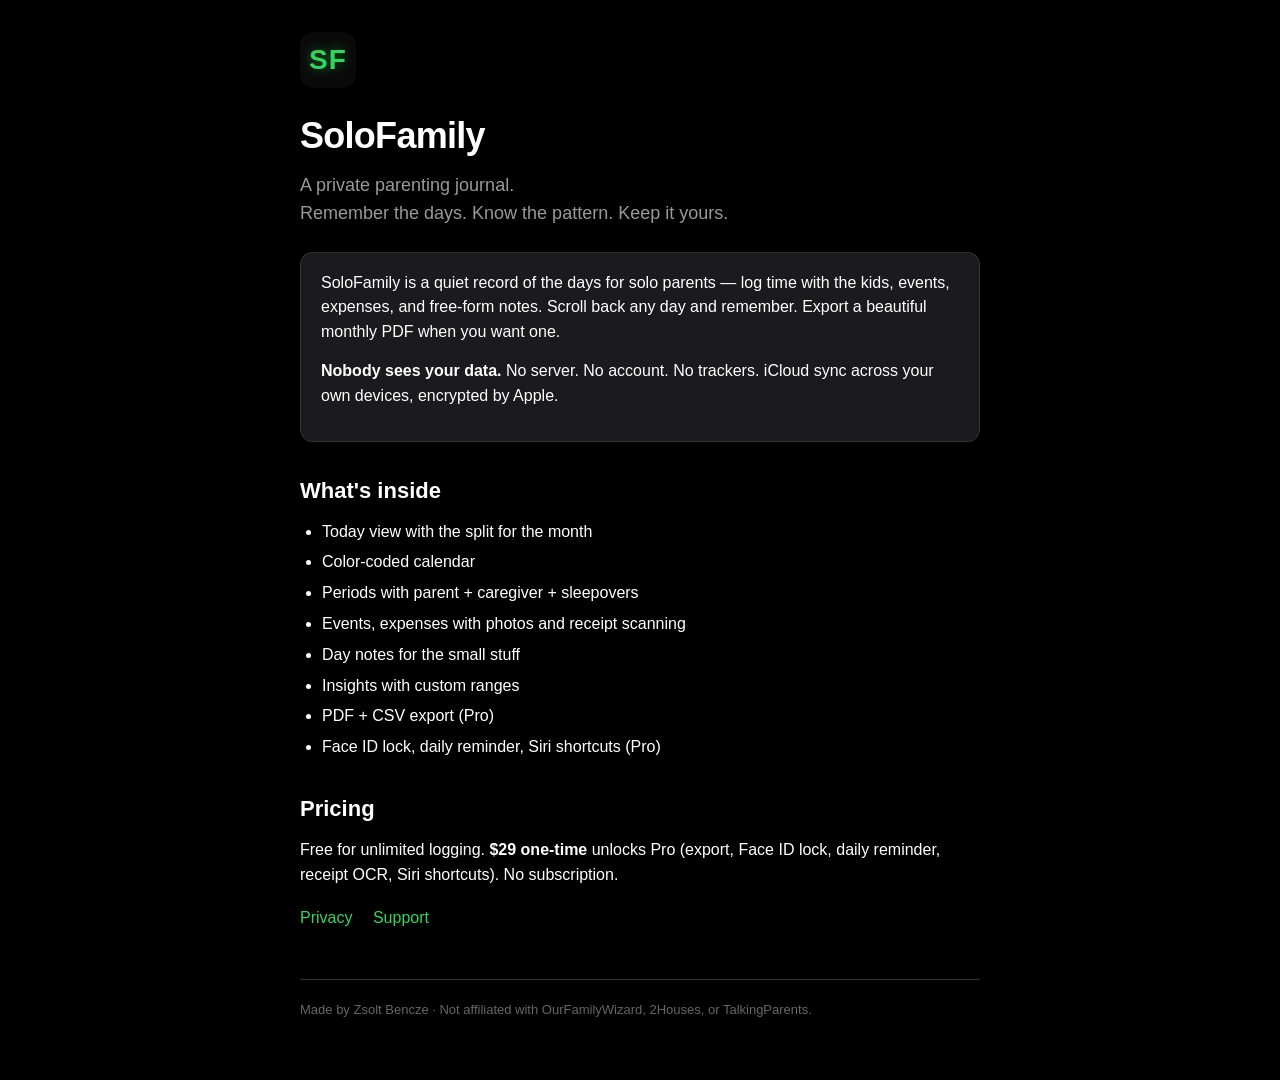
==== index.html @ edd7c23d "initial: privacy, terms, support, index" ====
<!DOCTYPE html>
<html lang="en">
<head>
<meta charset="UTF-8">
<meta name="viewport" content="width=device-width, initial-scale=1.0">
<title>SoloFamily — Private parenting journal</title>
<meta name="description" content="A private parenting record for solo parents. Log time with the kids, events, expenses. Monthly PDF export. On-device, no servers.">
<style>
  :root {
    --bg: #000;
    --card: #1b1b1e;
    --border: #333;
    --text: #fff;
    --text2: #999;
    --text3: #666;
    --accent: #33d65c;
    --accent2: #b051de;
  }
  * { box-sizing: border-box; margin: 0; padding: 0; }
  body {
    background: var(--bg);
    color: var(--text);
    font-family: -apple-system, BlinkMacSystemFont, "SF Pro Text", Helvetica, Arial, sans-serif;
    line-height: 1.55;
    padding: 32px 20px 60px;
    max-width: 720px;
    margin: 0 auto;
  }
  h1 { font-size: 36px; font-weight: 800; letter-spacing: -0.02em; margin-bottom: 8px; }
  h2 { font-size: 22px; font-weight: 700; margin: 32px 0 12px; }
  p { margin-bottom: 14px; color: var(--text); }
  p.lead { font-size: 18px; color: var(--text2); margin-bottom: 24px; }
  a { color: var(--accent); text-decoration: none; }
  a:hover { text-decoration: underline; }
  .mark {
    display: inline-block;
    width: 56px; height: 56px;
    background: #0a0a0a;
    border-radius: 14px;
    color: var(--accent);
    font-weight: 900; font-size: 28px;
    line-height: 56px; text-align: center;
    letter-spacing: 1px;
    margin-bottom: 20px;
    text-shadow: 0 0 12px rgba(51, 214, 92, 0.45);
  }
  .card {
    background: var(--card);
    border: 1px solid var(--border);
    border-radius: 12px;
    padding: 18px 20px;
    margin-bottom: 14px;
  }
  ul { margin: 12px 0 16px 22px; color: var(--text); }
  li { margin-bottom: 6px; }
  .muted { color: var(--text2); font-size: 14px; }
  .pill {
    display: inline-block;
    background: var(--accent);
    color: #000;
    font-weight: 600;
    font-size: 14px;
    padding: 10px 18px;
    border-radius: 10px;
    margin-top: 8px;
  }
  .pill.secondary {
    background: transparent;
    color: var(--accent);
    border: 1px solid var(--accent);
  }
  footer {
    margin-top: 48px; padding-top: 20px;
    border-top: 1px solid var(--border);
    color: var(--text3);
    font-size: 13px;
  }
  nav { margin-top: 18px; }
  nav a { margin-right: 16px; }
</style>
</head>
<body>
  <div class="mark">SF</div>
  <h1>SoloFamily</h1>
  <p class="lead">A private parenting journal.<br>Remember the days. Know the pattern. Keep it yours.</p>

  <div class="card">
    <p>SoloFamily is a quiet record of the days for solo parents — log time with the kids, events, expenses, and free-form notes. Scroll back any day and remember. Export a beautiful monthly PDF when you want one.</p>
    <p><strong>Nobody sees your data.</strong> No server. No account. No trackers. iCloud sync across your own devices, encrypted by Apple.</p>
  </div>

  <h2>What's inside</h2>
  <ul>
    <li>Today view with the split for the month</li>
    <li>Color-coded calendar</li>
    <li>Periods with parent + caregiver + sleepovers</li>
    <li>Events, expenses with photos and receipt scanning</li>
    <li>Day notes for the small stuff</li>
    <li>Insights with custom ranges</li>
    <li>PDF + CSV export (Pro)</li>
    <li>Face ID lock, daily reminder, Siri shortcuts (Pro)</li>
  </ul>

  <h2>Pricing</h2>
  <p>Free for unlimited logging. <strong>$29 one-time</strong> unlocks Pro (export, Face ID lock, daily reminder, receipt OCR, Siri shortcuts). No subscription.</p>

  <nav>
    <a href="privacy.html">Privacy</a>
    <a href="support.html">Support</a>
  </nav>

  <footer>
    Made by Zsolt Bencze · Not affiliated with OurFamilyWizard, 2Houses, or TalkingParents.
  </footer>
</body>
</html>
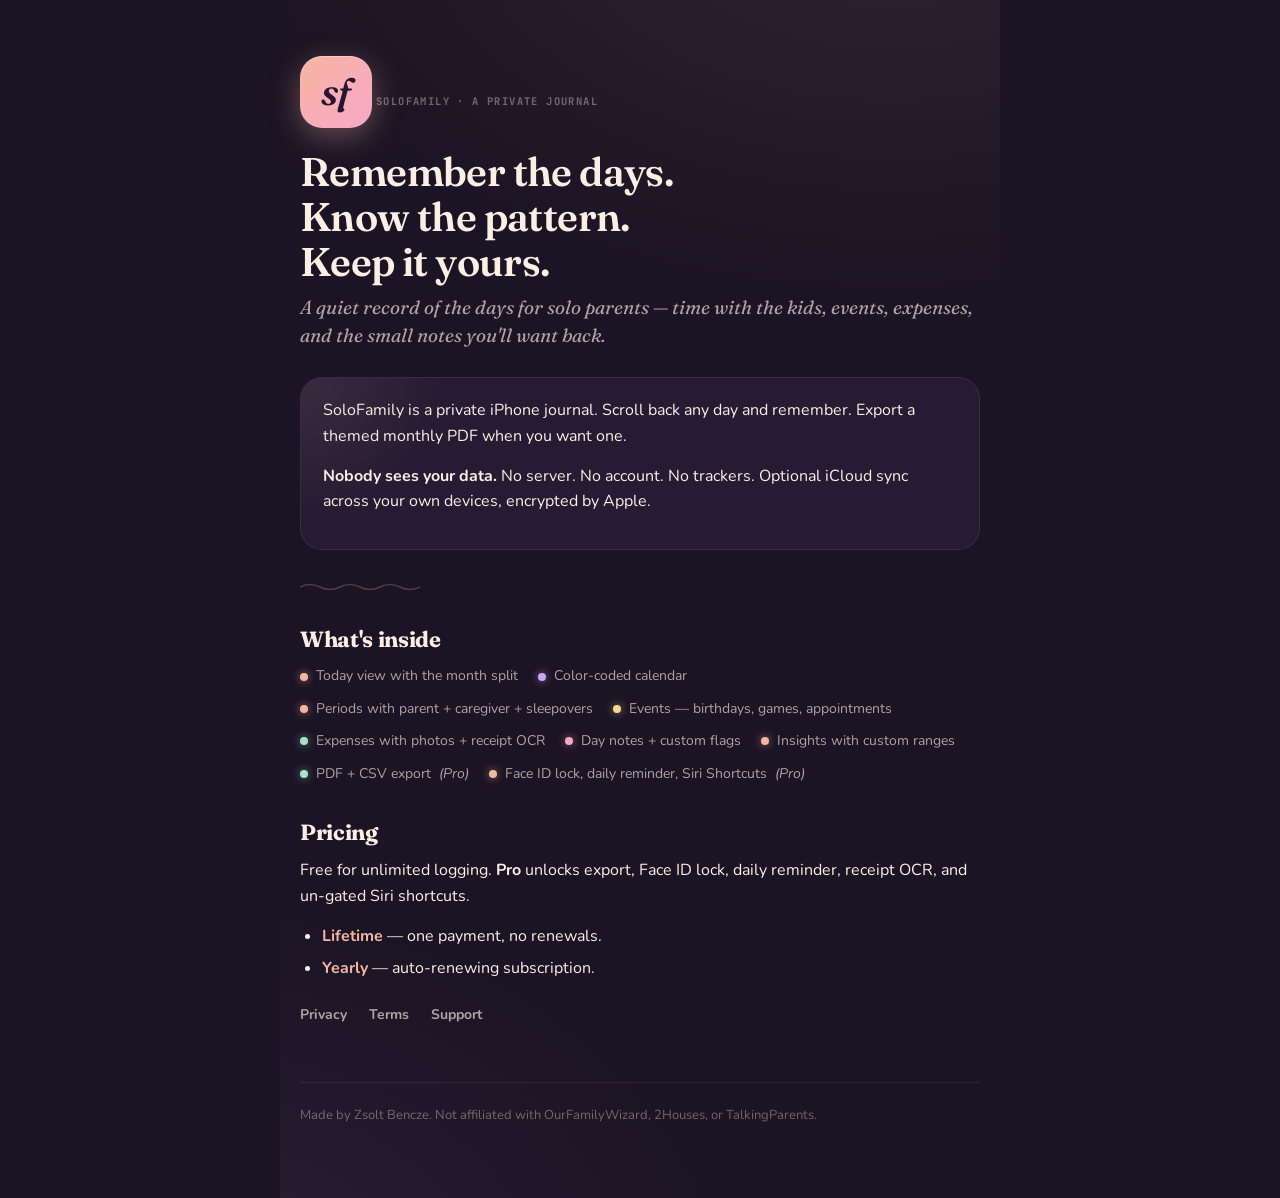
==== commit 8e974930: "style: adopt storybook theme — matches SoloFamily iOS app Shared style.css mirroring SFTokens.swift:" ====
--- a/index.html
+++ b/index.html
@@ -1,116 +1,57 @@
 <!DOCTYPE html>
 <html lang="en">
 <head>
-<meta charset="UTF-8">
-<meta name="viewport" content="width=device-width, initial-scale=1.0">
-<title>SoloFamily — Private parenting journal</title>
-<meta name="description" content="A private parenting record for solo parents. Log time with the kids, events, expenses. Monthly PDF export. On-device, no servers.">
-<style>
-  :root {
-    --bg: #000;
-    --card: #1b1b1e;
-    --border: #333;
-    --text: #fff;
-    --text2: #999;
-    --text3: #666;
-    --accent: #33d65c;
-    --accent2: #b051de;
-  }
-  * { box-sizing: border-box; margin: 0; padding: 0; }
-  body {
-    background: var(--bg);
-    color: var(--text);
-    font-family: -apple-system, BlinkMacSystemFont, "SF Pro Text", Helvetica, Arial, sans-serif;
-    line-height: 1.55;
-    padding: 32px 20px 60px;
-    max-width: 720px;
-    margin: 0 auto;
-  }
-  h1 { font-size: 36px; font-weight: 800; letter-spacing: -0.02em; margin-bottom: 8px; }
-  h2 { font-size: 22px; font-weight: 700; margin: 32px 0 12px; }
-  p { margin-bottom: 14px; color: var(--text); }
-  p.lead { font-size: 18px; color: var(--text2); margin-bottom: 24px; }
-  a { color: var(--accent); text-decoration: none; }
-  a:hover { text-decoration: underline; }
-  .mark {
-    display: inline-block;
-    width: 56px; height: 56px;
-    background: #0a0a0a;
-    border-radius: 14px;
-    color: var(--accent);
-    font-weight: 900; font-size: 28px;
-    line-height: 56px; text-align: center;
-    letter-spacing: 1px;
-    margin-bottom: 20px;
-    text-shadow: 0 0 12px rgba(51, 214, 92, 0.45);
-  }
-  .card {
-    background: var(--card);
-    border: 1px solid var(--border);
-    border-radius: 12px;
-    padding: 18px 20px;
-    margin-bottom: 14px;
-  }
-  ul { margin: 12px 0 16px 22px; color: var(--text); }
-  li { margin-bottom: 6px; }
-  .muted { color: var(--text2); font-size: 14px; }
-  .pill {
-    display: inline-block;
-    background: var(--accent);
-    color: #000;
-    font-weight: 600;
-    font-size: 14px;
-    padding: 10px 18px;
-    border-radius: 10px;
-    margin-top: 8px;
-  }
-  .pill.secondary {
-    background: transparent;
-    color: var(--accent);
-    border: 1px solid var(--accent);
-  }
-  footer {
-    margin-top: 48px; padding-top: 20px;
-    border-top: 1px solid var(--border);
-    color: var(--text3);
-    font-size: 13px;
-  }
-  nav { margin-top: 18px; }
-  nav a { margin-right: 16px; }
-</style>
+  <meta charset="UTF-8">
+  <meta name="viewport" content="width=device-width, initial-scale=1.0">
+  <title>SoloFamily — Private parenting journal</title>
+  <meta name="description" content="A private parenting journal for solo parents. Log time with the kids, events, expenses. Monthly PDF export. On-device, no servers.">
+  <link rel="stylesheet" href="style.css">
 </head>
 <body>
-  <div class="mark">SF</div>
-  <h1>SoloFamily</h1>
-  <p class="lead">A private parenting journal.<br>Remember the days. Know the pattern. Keep it yours.</p>
+  <div class="mark" aria-hidden="true">sf</div>
+  <span class="micro">SoloFamily · a private journal</span>
+  <h1>Remember the days.<br>Know the pattern.<br>Keep it yours.</h1>
+  <p class="lead">A quiet record of the days for solo parents — time with the kids, events, expenses, and the small notes you'll want back.</p>
 
-  <div class="card">
-    <p>SoloFamily is a quiet record of the days for solo parents — log time with the kids, events, expenses, and free-form notes. Scroll back any day and remember. Export a beautiful monthly PDF when you want one.</p>
-    <p><strong>Nobody sees your data.</strong> No server. No account. No trackers. iCloud sync across your own devices, encrypted by Apple.</p>
+  <div class="card tinted-me">
+    <p>SoloFamily is a private iPhone journal. Scroll back any day and remember. Export a themed monthly PDF when you want one.</p>
+    <p><strong>Nobody sees your data.</strong> No server. No account. No trackers. Optional iCloud sync across your own devices, encrypted by Apple.</p>
   </div>
 
+  <svg class="squiggle" viewBox="0 0 120 10" aria-hidden="true">
+    <path d="M0 5 Q 10 0, 20 5 T 40 5 T 60 5 T 80 5 T 100 5 T 120 5"
+          fill="none" stroke="#FBEFE4" stroke-opacity="0.35" stroke-width="1.5"
+          stroke-linecap="round" stroke-linejoin="round"/>
+  </svg>
+
   <h2>What's inside</h2>
-  <ul>
-    <li>Today view with the split for the month</li>
-    <li>Color-coded calendar</li>
+  <ul class="dots">
+    <li>Today view with the month split</li>
+    <li class="other">Color-coded calendar</li>
     <li>Periods with parent + caregiver + sleepovers</li>
-    <li>Events, expenses with photos and receipt scanning</li>
-    <li>Day notes for the small stuff</li>
+    <li class="event">Events — birthdays, games, appointments</li>
+    <li class="expense">Expenses with photos + receipt OCR</li>
+    <li class="flag">Day notes + custom flags</li>
     <li>Insights with custom ranges</li>
-    <li>PDF + CSV export (Pro)</li>
-    <li>Face ID lock, daily reminder, Siri shortcuts (Pro)</li>
+    <li class="expense">PDF + CSV export <em>(Pro)</em></li>
+    <li>Face ID lock, daily reminder, Siri Shortcuts <em>(Pro)</em></li>
   </ul>
 
   <h2>Pricing</h2>
-  <p>Free for unlimited logging. <strong>$29 one-time</strong> unlocks Pro (export, Face ID lock, daily reminder, receipt OCR, Siri shortcuts). No subscription.</p>
+  <p>Free for unlimited logging. <strong>Pro</strong> unlocks export, Face ID lock, daily reminder, receipt OCR, and un-gated Siri shortcuts.</p>
+  <ul>
+    <li><strong>Lifetime</strong> — one payment, no renewals.</li>
+    <li><strong>Yearly</strong> — auto-renewing subscription.</li>
+  </ul>
 
-  <nav>
+  <nav class="top">
     <a href="privacy.html">Privacy</a>
+    <a href="terms.html">Terms</a>
     <a href="support.html">Support</a>
   </nav>
 
   <footer>
-    Made by Zsolt Bencze · Not affiliated with OurFamilyWizard, 2Houses, or TalkingParents.
+    Made by Zsolt Bencze. Not affiliated with OurFamilyWizard, 2Houses, or TalkingParents.
   </footer>
 </body>
 </html>
--- a/style.css
+++ b/style.css
@@ -0,0 +1,227 @@
+/* Storybook palette — mirrors SoloFamily/Theme/SFTokens.swift so the
+   site and the in-app screens share one visual identity. */
+@import url('https://fonts.googleapis.com/css2?family=Fraunces:ital,opsz,wght@0,9..144,400;0,9..144,600;0,9..144,700;1,9..144,400&family=Nunito:wght@400;600;700&family=JetBrains+Mono:wght@700&display=swap');
+
+:root {
+  --bg:        #1B1424;
+  --bg-deep:   #0F0A17;
+  --card:      #261B33;
+  --card-alt:  #2F2340;
+  --hairline:  rgba(251, 239, 228, 0.08);
+
+  --ink:       #FBEFE4;
+  --ink-soft:  rgba(251, 239, 228, 0.66);
+  --ink-faint: rgba(251, 239, 228, 0.38);
+
+  --me:        #F7B5A0;   /* peach */
+  --me-end:    #F7C5B0;
+  --other:     #C9A8F0;   /* lavender */
+  --event:     #F5D98A;   /* butter */
+  --expense:   #A8E3C5;   /* mint */
+  --flag:      #F7A8C8;   /* rose */
+
+  --radius-hero: 28px;
+  --radius-card: 22px;
+  --radius-row:  18px;
+  --radius-pill: 999px;
+}
+
+* { box-sizing: border-box; margin: 0; padding: 0; }
+
+html { background: var(--bg); }
+
+body {
+  background:
+    radial-gradient(1100px 700px at 85% -10%, rgba(247, 181, 160, 0.10), transparent 60%),
+    radial-gradient(900px 700px at -10% 110%, rgba(201, 168, 240, 0.08), transparent 60%),
+    var(--bg);
+  color: var(--ink);
+  font-family: "Nunito", -apple-system, BlinkMacSystemFont, "SF Pro Text", Helvetica, Arial, sans-serif;
+  font-weight: 400;
+  font-size: 16px;
+  line-height: 1.6;
+  padding: 56px 20px 72px;
+  max-width: 720px;
+  margin: 0 auto;
+  -webkit-font-smoothing: antialiased;
+  -moz-osx-font-smoothing: grayscale;
+}
+
+h1, h2, h3 {
+  font-family: "Fraunces", Georgia, serif;
+  font-weight: 600;
+  letter-spacing: -0.015em;
+  color: var(--ink);
+}
+h1 { font-size: 40px; line-height: 1.12; margin-bottom: 10px; }
+h2 { font-size: 22px; line-height: 1.25; margin: 34px 0 12px; font-weight: 700; }
+h3 { font-size: 17px; margin: 18px 0 8px; }
+
+p { margin-bottom: 14px; color: var(--ink); }
+p.lead {
+  font-family: "Fraunces", Georgia, serif;
+  font-size: 19px; line-height: 1.45;
+  color: var(--ink-soft);
+  font-style: italic;
+  margin-bottom: 28px;
+}
+p.muted, .muted {
+  color: var(--ink-faint);
+  font-size: 14px;
+  margin-bottom: 24px;
+}
+
+a {
+  color: var(--me);
+  text-decoration: none;
+  border-bottom: 1px solid rgba(247, 181, 160, 0.35);
+  transition: color 120ms ease, border-color 120ms ease;
+}
+a:hover {
+  color: var(--flag);
+  border-bottom-color: rgba(247, 168, 200, 0.7);
+}
+
+ul { margin: 12px 0 18px 22px; color: var(--ink); }
+li { margin-bottom: 7px; }
+li strong { color: var(--me); font-weight: 700; }
+
+strong { color: var(--ink); font-weight: 700; }
+
+/* The "sf" italic mark — same Fraunces letterform that ships as the
+   app icon. Gradient matches the LinearGradient used on the home
+   screen mark (me → flag). */
+.mark {
+  display: inline-flex;
+  align-items: center; justify-content: center;
+  width: 72px; height: 72px;
+  background: linear-gradient(135deg, var(--me) 0%, var(--flag) 100%);
+  color: #2A1530;
+  font-family: "Fraunces", Georgia, serif;
+  font-style: italic;
+  font-weight: 600;
+  font-size: 38px;
+  line-height: 1;
+  border-radius: 22px;
+  margin-bottom: 22px;
+  box-shadow:
+    0 8px 30px rgba(247, 181, 160, 0.35),
+    inset 0 1px 0 rgba(255, 255, 255, 0.35);
+}
+
+/* Section micro-label — mirrors the in-app MonoLabel: uppercase,
+   tight tracking, JetBrains Mono bold, faint ink. */
+.micro {
+  font-family: "JetBrains Mono", ui-monospace, SFMono-Regular, Menlo, monospace;
+  font-weight: 700;
+  font-size: 10.5px;
+  letter-spacing: 1.4px;
+  text-transform: uppercase;
+  color: var(--ink-faint);
+  display: inline-block;
+  margin-bottom: 10px;
+}
+
+/* Storybook card — same radius + hairline stroke as StorybookCard.
+   Subtle tint overlay hints at the surface's role (peach for the
+   "top summary" on index, neutral elsewhere). */
+.card {
+  background: var(--card);
+  border: 1px solid var(--hairline);
+  border-radius: var(--radius-card);
+  padding: 20px 22px;
+  margin-bottom: 16px;
+  position: relative;
+  overflow: hidden;
+}
+.card.tinted-me::before {
+  content: "";
+  position: absolute; inset: 0;
+  background: radial-gradient(240px 240px at 0% 0%,
+    rgba(247, 181, 160, 0.10), transparent 60%);
+  pointer-events: none;
+}
+
+/* Pill CTAs — matches FloatingTabBar's capsule ink. */
+.pill {
+  display: inline-block;
+  background: linear-gradient(135deg, var(--me) 0%, var(--me-end) 100%);
+  color: #3A1F18;
+  font-family: "Nunito", sans-serif;
+  font-weight: 700;
+  font-size: 14px;
+  padding: 11px 20px;
+  border-radius: var(--radius-pill);
+  border: none;
+  margin-top: 8px;
+  box-shadow: 0 6px 20px rgba(247, 181, 160, 0.28);
+}
+.pill:hover { color: #3A1F18; border-bottom: 0; filter: brightness(1.05); }
+.pill.secondary {
+  background: transparent;
+  color: var(--me);
+  border: 1px solid rgba(247, 181, 160, 0.5);
+  box-shadow: none;
+}
+
+/* Feature chip row — small colored dots + labels, matches the
+   legend row on the Today hero. */
+.dots { list-style: none; margin: 10px 0 16px 0; padding: 0; display: flex; flex-wrap: wrap; gap: 10px 20px; }
+.dots li { display: flex; align-items: center; gap: 8px; margin: 0; color: var(--ink-soft); font-size: 14px; }
+.dots li::before {
+  content: "";
+  width: 8px; height: 8px; border-radius: 50%;
+  background: var(--me);
+  box-shadow: 0 0 8px rgba(247, 181, 160, 0.6);
+}
+.dots li.other::before   { background: var(--other);   box-shadow: 0 0 8px rgba(201, 168, 240, 0.6); }
+.dots li.event::before   { background: var(--event);   box-shadow: 0 0 8px rgba(245, 217, 138, 0.6); }
+.dots li.expense::before { background: var(--expense); box-shadow: 0 0 8px rgba(168, 227, 197, 0.55); }
+.dots li.flag::before    { background: var(--flag);    box-shadow: 0 0 8px rgba(247, 168, 200, 0.55); }
+
+/* Squiggly divider — miniature port of SquiggleDivider. */
+.squiggle {
+  display: block;
+  width: 120px; height: 10px;
+  margin: 32px 0 10px 0;
+  background: none;
+  opacity: 0.55;
+}
+.squiggle svg { width: 100%; height: 100%; }
+
+/* Top nav + back link. */
+nav.top {
+  display: flex; gap: 22px; flex-wrap: wrap;
+  margin: 22px 0 8px 0;
+  font-family: "Nunito", sans-serif;
+  font-weight: 700;
+  font-size: 14px;
+}
+nav.top a { border-bottom: none; color: var(--ink-soft); }
+nav.top a:hover { color: var(--me); }
+
+a.back {
+  display: inline-block;
+  margin-top: 28px;
+  border-bottom: none;
+  color: var(--me);
+  font-weight: 700;
+}
+
+footer {
+  margin-top: 56px;
+  padding-top: 22px;
+  border-top: 1px solid var(--hairline);
+  color: var(--ink-faint);
+  font-size: 13px;
+}
+
+/* Narrow screens — shrink the hero a touch so the ":sf" mark doesn't
+   dominate the fold, and reflow dots vertically. */
+@media (max-width: 480px) {
+  body { padding: 36px 18px 60px; }
+  h1   { font-size: 32px; }
+  h2   { font-size: 20px; }
+  .mark { width: 60px; height: 60px; font-size: 32px; border-radius: 18px; }
+  .dots { flex-direction: column; gap: 8px; }
+}
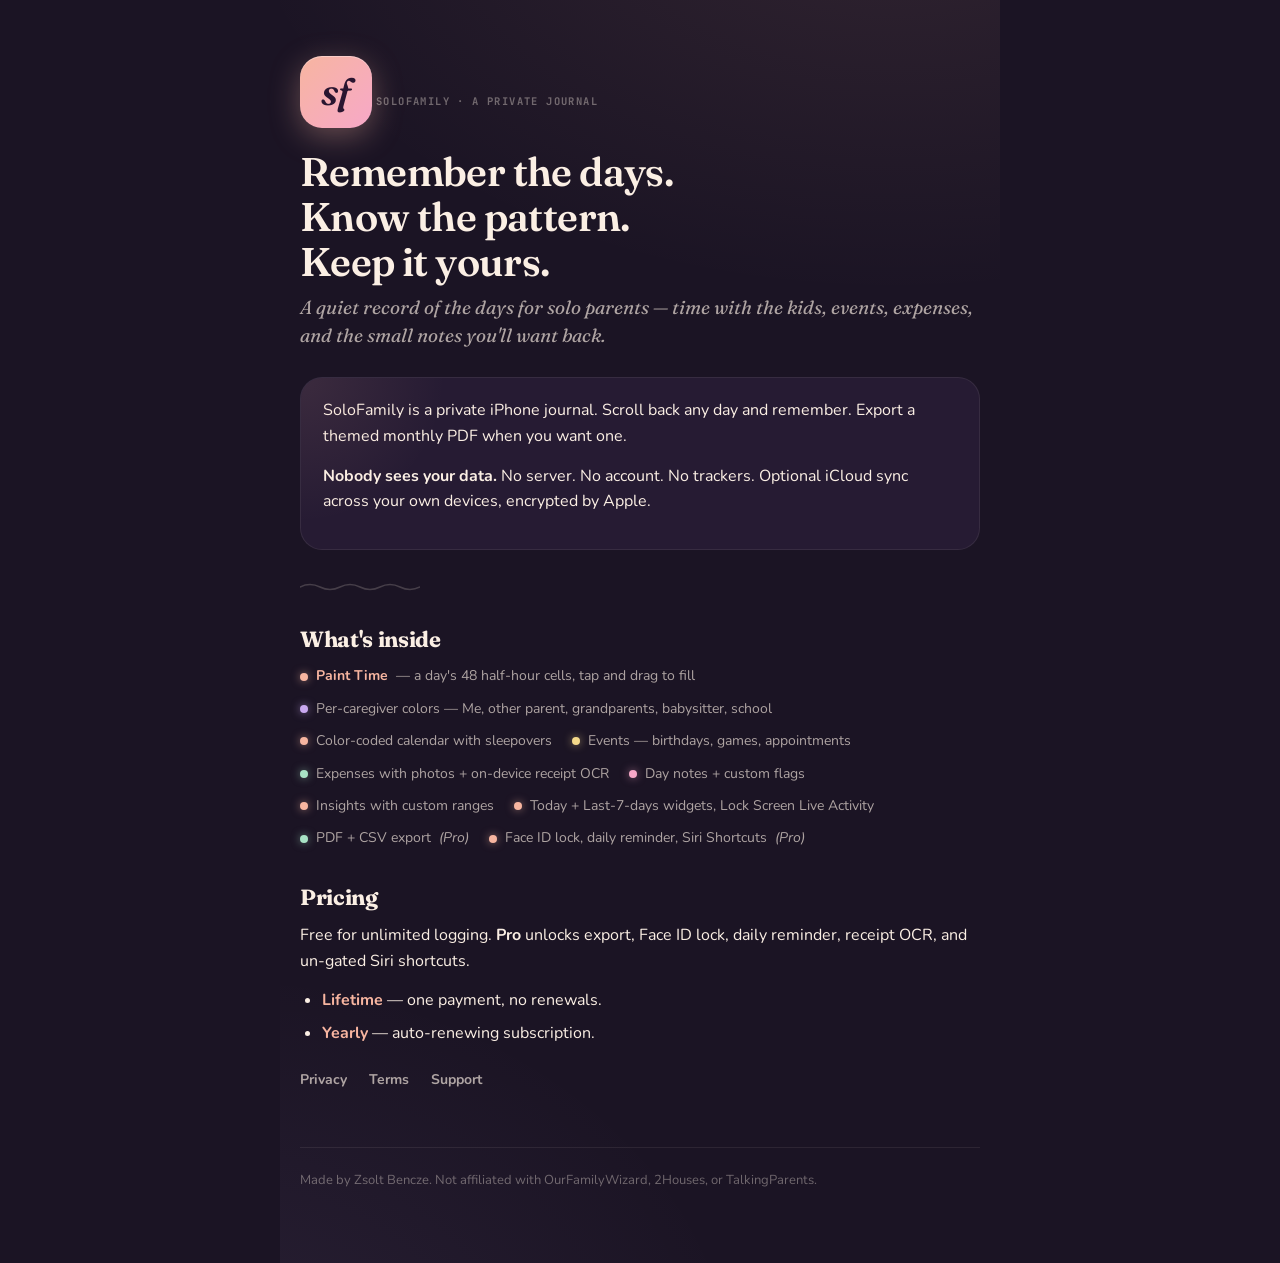
==== commit 1219b70c: "docs: refresh content to current app state - Index: replace old "periods with parent + caregiver" li" ====
--- a/index.html
+++ b/index.html
@@ -26,13 +26,14 @@
 
   <h2>What's inside</h2>
   <ul class="dots">
-    <li>Today view with the month split</li>
-    <li class="other">Color-coded calendar</li>
-    <li>Periods with parent + caregiver + sleepovers</li>
+    <li><strong>Paint Time</strong> — a day's 48 half-hour cells, tap and drag to fill</li>
+    <li class="other">Per-caregiver colors — Me, other parent, grandparents, babysitter, school</li>
+    <li>Color-coded calendar with sleepovers</li>
     <li class="event">Events — birthdays, games, appointments</li>
-    <li class="expense">Expenses with photos + receipt OCR</li>
+    <li class="expense">Expenses with photos + on-device receipt OCR</li>
     <li class="flag">Day notes + custom flags</li>
     <li>Insights with custom ranges</li>
+    <li>Today + Last-7-days widgets, Lock Screen Live Activity</li>
     <li class="expense">PDF + CSV export <em>(Pro)</em></li>
     <li>Face ID lock, daily reminder, Siri Shortcuts <em>(Pro)</em></li>
   </ul>
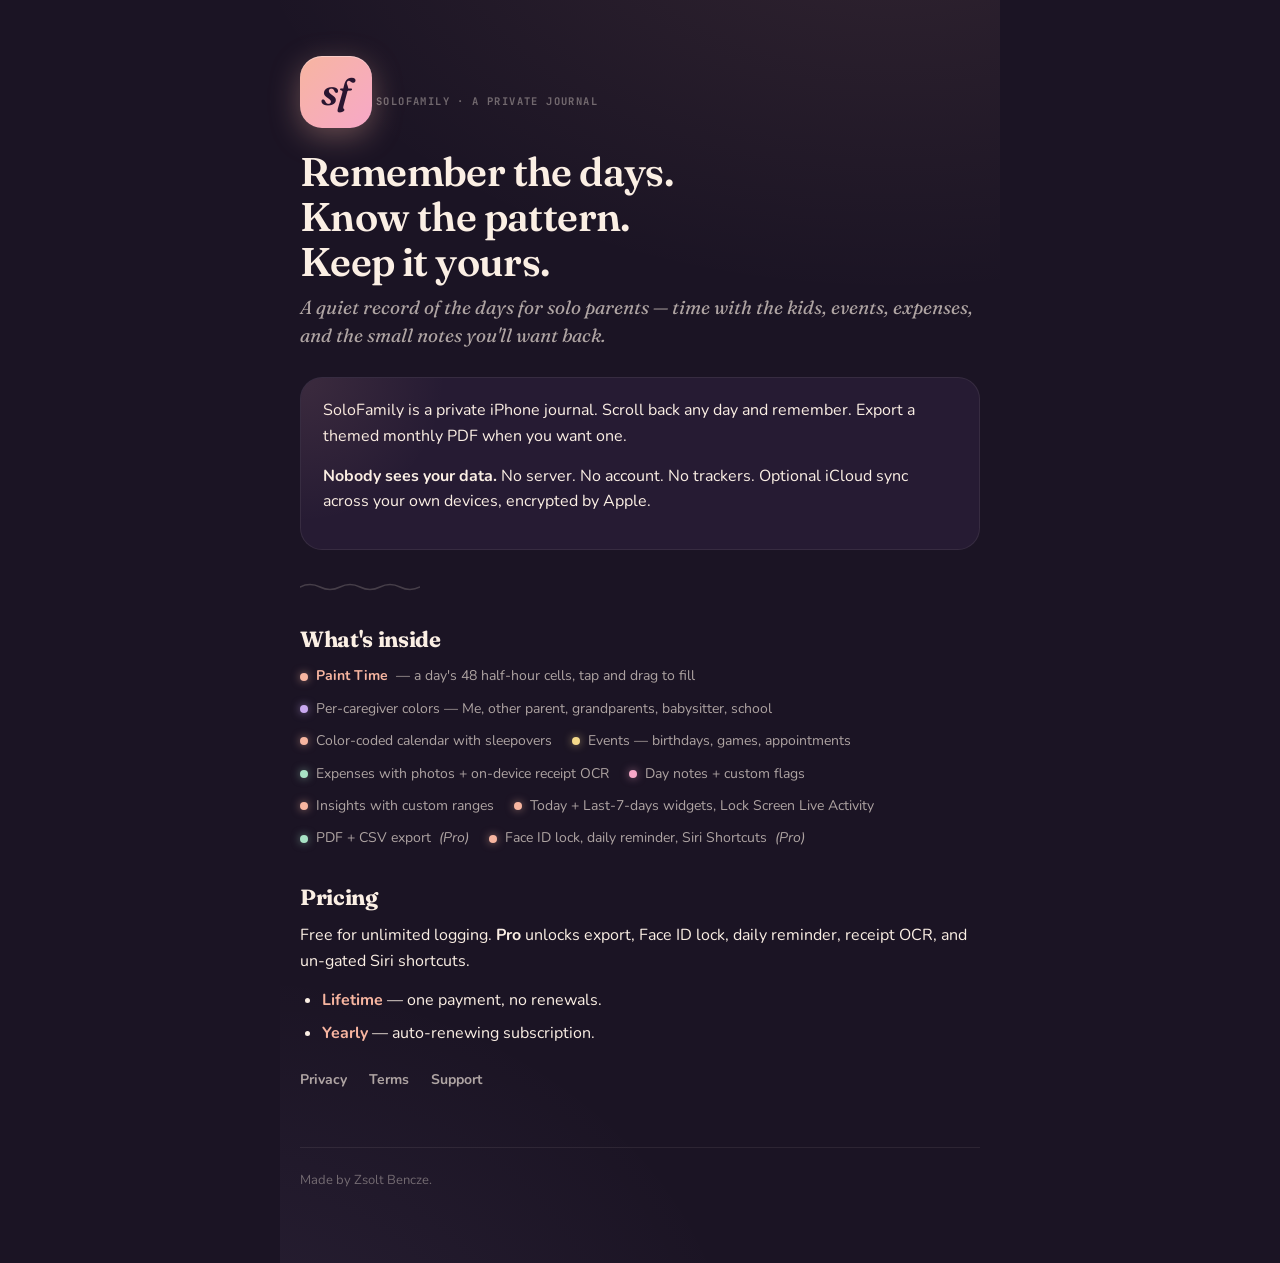
==== commit 74f685fb: "docs: drop the OFW/2Houses/TalkingParents disclaimer from footer" ====
--- a/index.html
+++ b/index.html
@@ -52,7 +52,7 @@
   </nav>
 
   <footer>
-    Made by Zsolt Bencze. Not affiliated with OurFamilyWizard, 2Houses, or TalkingParents.
+    Made by Zsolt Bencze.
   </footer>
 </body>
 </html>
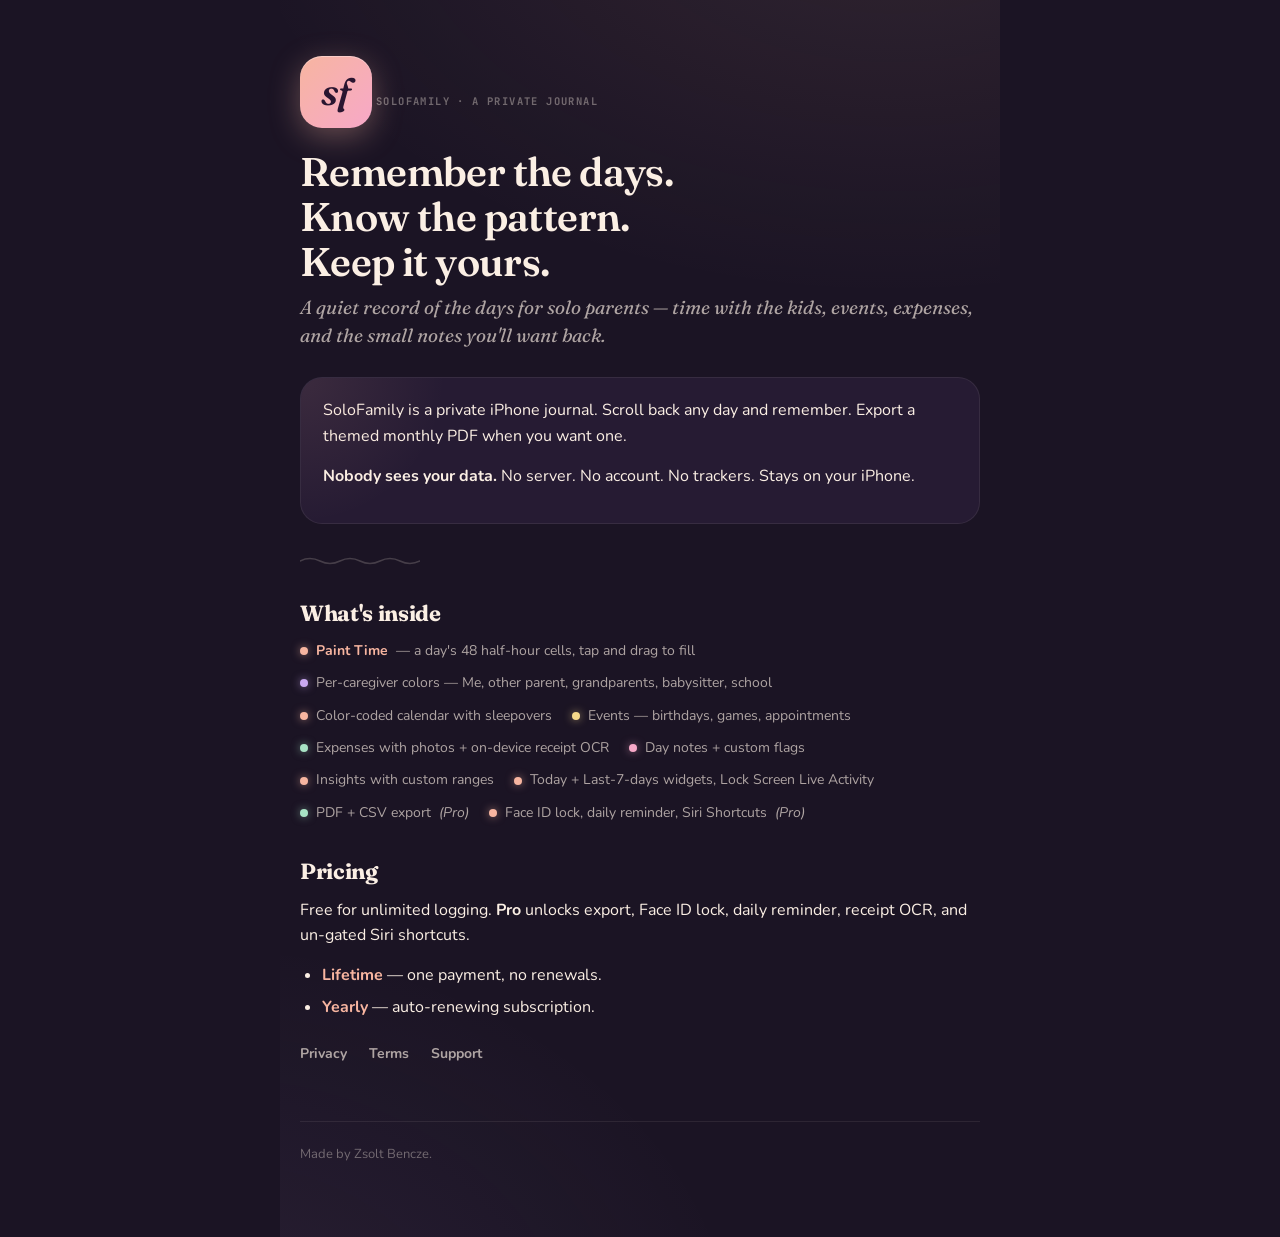
==== commit e61a324d: "docs: drop iCloud-sync claims for 1.0 (sync ships in 1.1)" ====
--- a/index.html
+++ b/index.html
@@ -15,7 +15,7 @@
 
   <div class="card tinted-me">
     <p>SoloFamily is a private iPhone journal. Scroll back any day and remember. Export a themed monthly PDF when you want one.</p>
-    <p><strong>Nobody sees your data.</strong> No server. No account. No trackers. Optional iCloud sync across your own devices, encrypted by Apple.</p>
+    <p><strong>Nobody sees your data.</strong> No server. No account. No trackers. Stays on your iPhone.</p>
   </div>
 
   <svg class="squiggle" viewBox="0 0 120 10" aria-hidden="true">
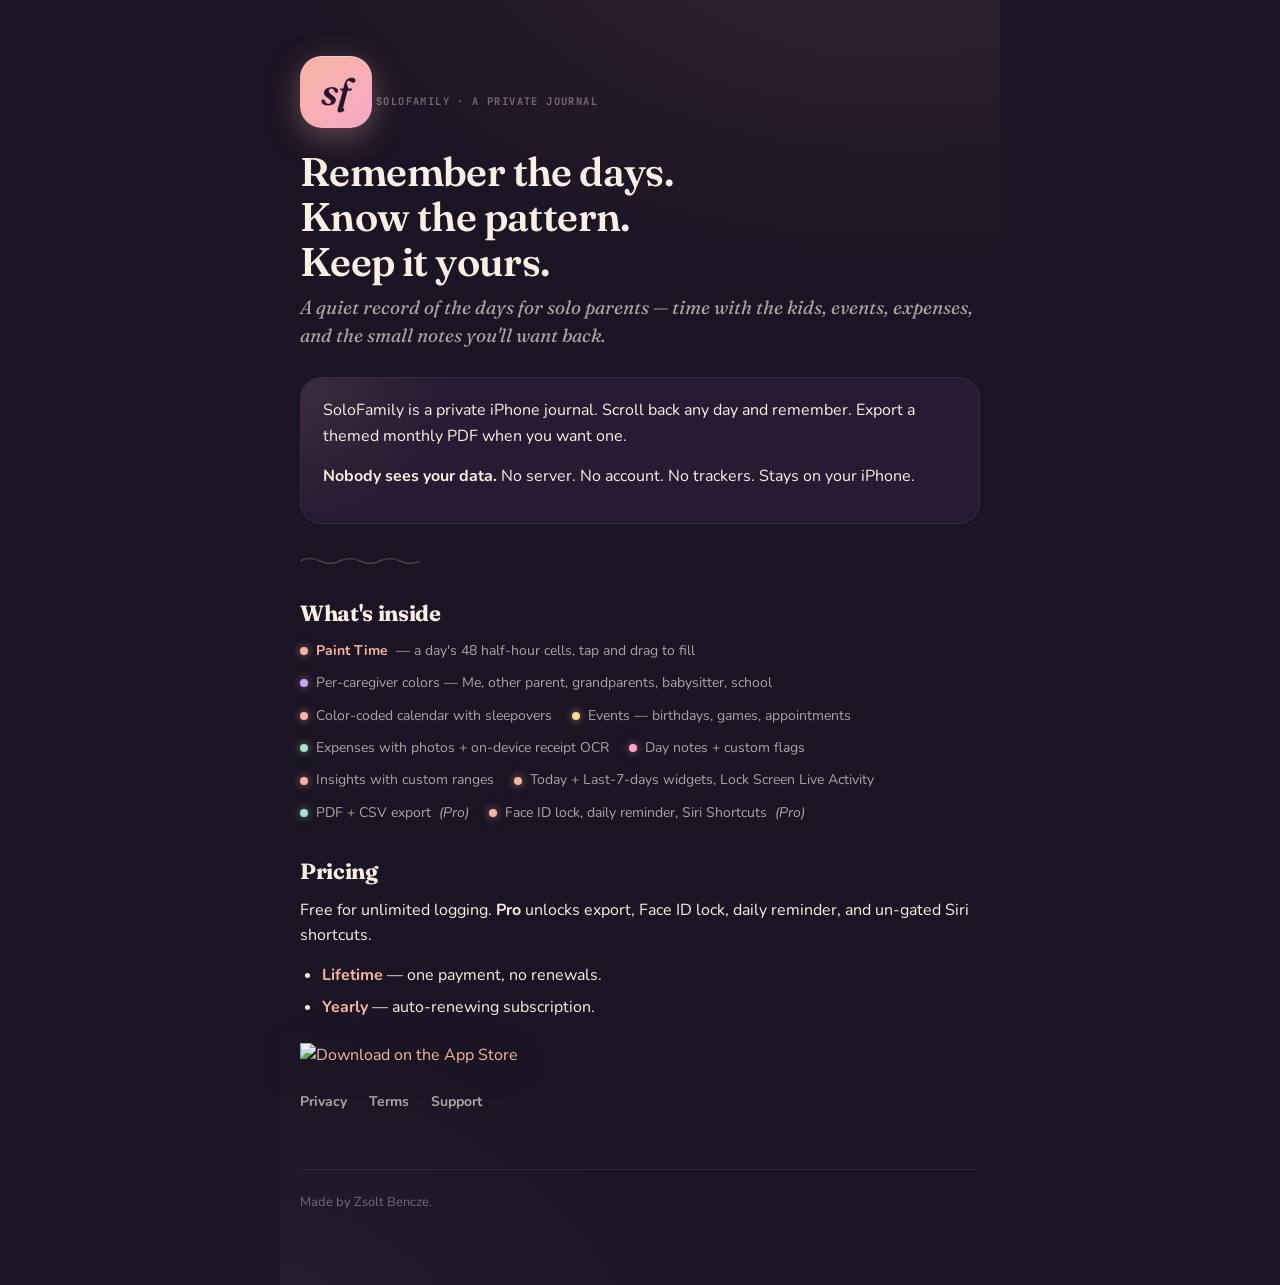
==== commit 465f53ad: "feat(landing): App Store badge linking to apps.apple.com/app/id6762520383" ====
--- a/index.html
+++ b/index.html
@@ -39,11 +39,19 @@
   </ul>
 
   <h2>Pricing</h2>
-  <p>Free for unlimited logging. <strong>Pro</strong> unlocks export, Face ID lock, daily reminder, receipt OCR, and un-gated Siri shortcuts.</p>
+  <p>Free for unlimited logging. <strong>Pro</strong> unlocks export, Face ID lock, daily reminder, and un-gated Siri shortcuts.</p>
   <ul>
     <li><strong>Lifetime</strong> — one payment, no renewals.</li>
     <li><strong>Yearly</strong> — auto-renewing subscription.</li>
   </ul>
+
+  <p class="appstore">
+    <a href="https://apps.apple.com/app/id6762520383" aria-label="Download SoloFamily on the App Store">
+      <img src="https://tools.applemediaservices.com/api/badges/download-on-the-app-store/black/en-us?releaseDate=1714003200"
+           alt="Download on the App Store"
+           height="56">
+    </a>
+  </p>
 
   <nav class="top">
     <a href="privacy.html">Privacy</a>
--- a/style.css
+++ b/style.css
@@ -200,6 +200,24 @@
 nav.top a { border-bottom: none; color: var(--ink-soft); }
 nav.top a:hover { color: var(--me); }
 
+/* App Store badge — official Apple PNG, link wraps it. Subtle drop
+   shadow lifts it off the bg-deep card without competing with the sf
+   mark gradient above. */
+p.appstore {
+  margin: 22px 0 8px 0;
+}
+p.appstore a {
+  border-bottom: none;
+  display: inline-block;
+}
+p.appstore img {
+  filter: drop-shadow(0 6px 18px rgba(0, 0, 0, 0.35));
+  transition: transform 120ms ease;
+}
+p.appstore a:hover img {
+  transform: translateY(-1px);
+}
+
 a.back {
   display: inline-block;
   margin-top: 28px;
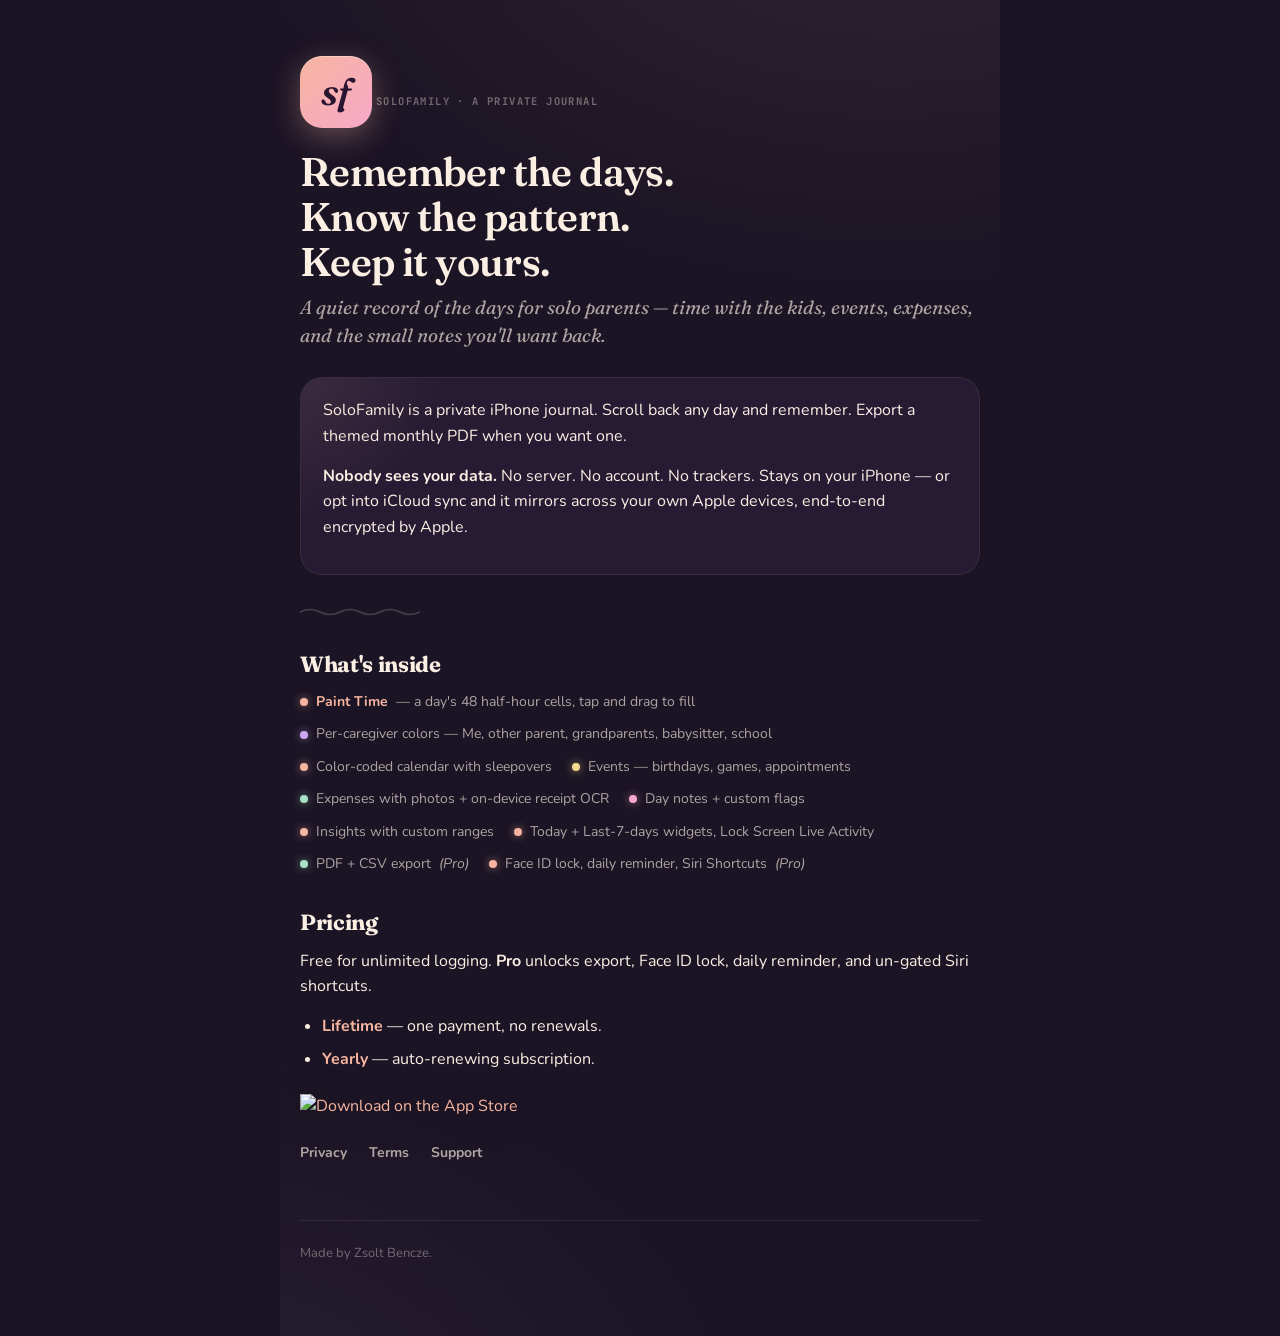
==== commit 2aac7e87: "docs: reinstate iCloud-sync language for 1.1 (toggle ships)" ====
--- a/index.html
+++ b/index.html
@@ -15,7 +15,7 @@
 
   <div class="card tinted-me">
     <p>SoloFamily is a private iPhone journal. Scroll back any day and remember. Export a themed monthly PDF when you want one.</p>
-    <p><strong>Nobody sees your data.</strong> No server. No account. No trackers. Stays on your iPhone.</p>
+    <p><strong>Nobody sees your data.</strong> No server. No account. No trackers. Stays on your iPhone — or opt into iCloud sync and it mirrors across your own Apple devices, end-to-end encrypted by Apple.</p>
   </div>
 
   <svg class="squiggle" viewBox="0 0 120 10" aria-hidden="true">
